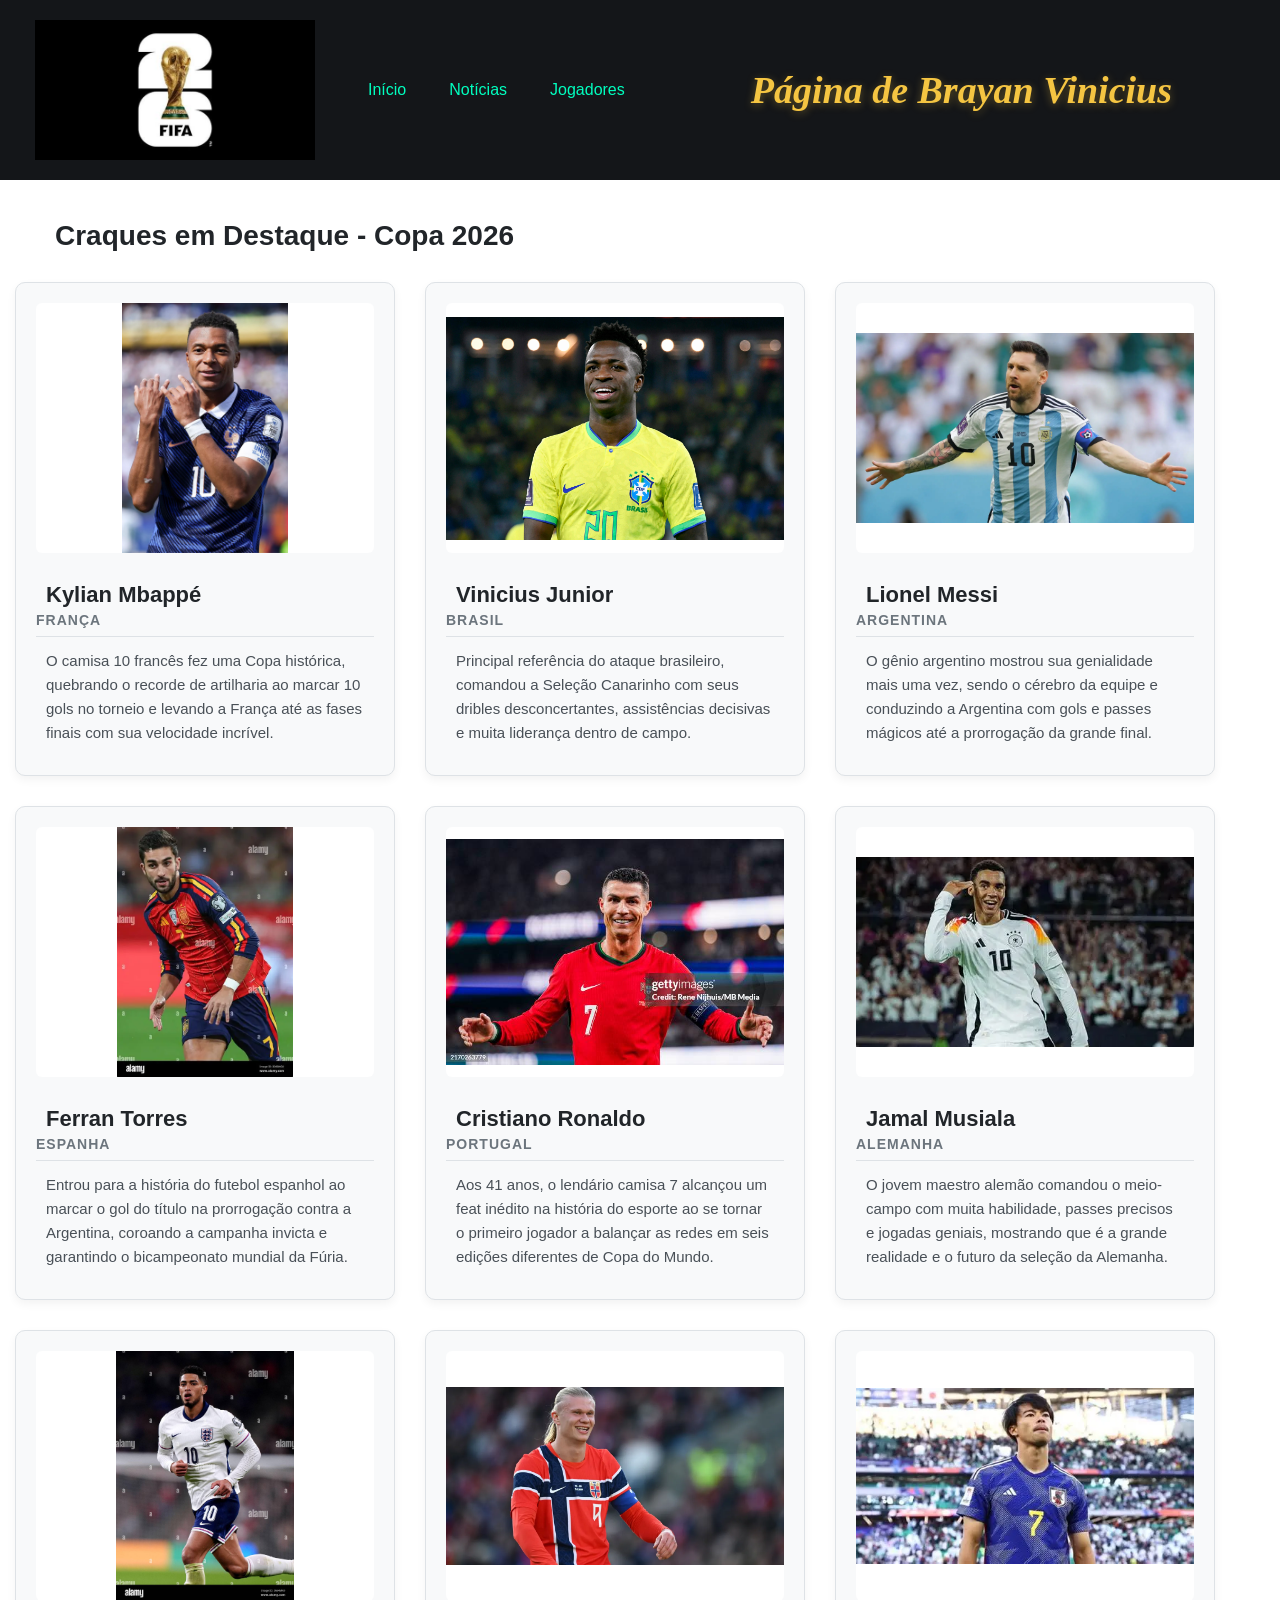
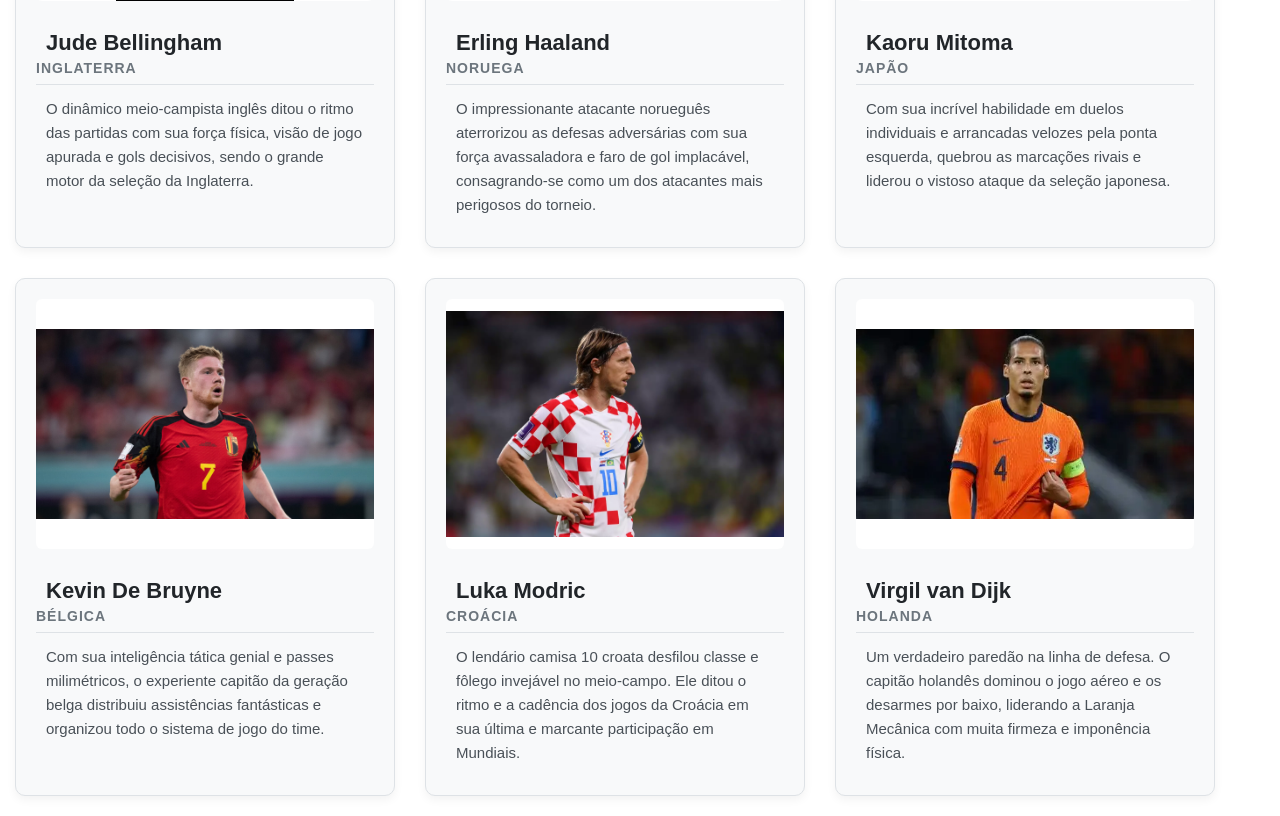
==== jogadores.html @ 58148407 "64" ====
<!DOCTYPE html>
<html lang="pt-br">
<head>
    <meta charset="UTF-8">
    <meta name="viewport" content="width=device-width, initial-scale=1.0">
    <title>Brayan Page - Jogadores</title>
    <link rel="stylesheet" href="style.css">
</head>
<body class="pagina-jogadores-bg">

    <!-- MENU DO TOPO -->
    <header class="cabecalho-itens">
        <img class="cabecalho_imagem" src="Fifa.jpeg" alt="Logo da Página">
        
        <ul class="menu-navegacao">
            <li><a href="index.html">Início</a></li>
            <li><a href="noticias.html">Notícias</a></li>
            <li><a href="jogadores.html">Jogadores</a></li>
            
        </ul>

        <h2 class="titulo_site">Página de Brayan Vinicius</h2>
    </header>

    <h1 class="jogadores-titulo-principal">Craques em Destaque - Copa 2026</h1>

    <!-- ÁREA DOS JOGADORES EM COLUNAS LADO A LADO -->
    <main class="jogadores-grade-container">
        
        <!-- JOGADOR 1: FRANÇA -->
        <article class="jogador-card">
            <img class="jogador-foto" src="Mbappe.jpg" alt="Kylian Mbappé">
            <h2 class="jogador-nome">Kylian Mbappé</h2>
            <h3 class="jogador-pais">França</h3>
            <p class="jogador-descricao">
                O camisa 10 francês fez uma Copa histórica, quebrando o recorde de artilharia ao marcar 10 gols no torneio e levando a França até as fases finais com sua velocidade incrível.
            </p>
        </article>

        <!-- JOGADOR 2: BRASIL -->
        <article class="jogador-card">
            <img class="jogador-foto" src="Vini.jpg" alt="Vinicius Junior">
            <h2 class="jogador-nome">Vinicius Junior</h2>
            <h3 class="jogador-pais">Brasil</h3>
            <p class="jogador-descricao">
                Principal referência do ataque brasileiro, comandou a Seleção Canarinho com seus dribles desconcertantes, assistências decisivas e muita liderança dentro de campo.
            </p>
        </article>

        <!-- JOGADOR 3: ARGENTINA -->
        <article class="jogador-card">
            <img class="jogador-foto" src="Messi.jpg" alt="Lionel Messi">
            <h2 class="jogador-nome">Lionel Messi</h2>
            <h3 class="jogador-pais">Argentina</h3>
            <p class="jogador-descricao">
                O gênio argentino mostrou sua genialidade mais uma vez, sendo o cérebro da equipe e conduzindo a Argentina com gols e passes mágicos até a prorrogação da grande final.
            </p>
        </article>

        <!-- JOGADOR 4: ESPANHA -->
        <article class="jogador-card">
            <img class="jogador-foto" src="Ferran.jpg" alt="Ferran Torres">
            <h2 class="jogador-nome">Ferran Torres</h2>
            <h3 class="jogador-pais">Espanha</h3>
            <p class="jogador-descricao">
                Entrou para a história do futebol espanhol ao marcar o gol do título na prorrogação contra a Argentina, coroando a campanha invicta e garantindo o bicampeonato mundial da Fúria.
            </p>
        </article>

        <!-- JOGADOR 5: PORTUGAL -->
        <article class="jogador-card">
            <img class="jogador-foto" src="Cr7.jpg" alt="Cristiano Ronaldo">
            <h2 class="jogador-nome">Cristiano Ronaldo</h2>
            <h3 class="jogador-pais">Portugal</h3>
            <p class="jogador-descricao">
                Aos 41 anos, o lendário camisa 7 alcançou um feat inédito na história do esporte ao se tornar o primeiro jogador a balançar as redes em seis edições diferentes de Copa do Mundo.
            </p>
        </article>

        <!-- JOGADOR 6: ALEMANHA -->
        <article class="jogador-card">
            <img class="jogador-foto" src="Jamal.jpg" alt="Jamal Musiala">
            <h2 class="jogador-nome">Jamal Musiala</h2>
            <h3 class="jogador-pais">Alemanha</h3>
            <p class="jogador-descricao">
                O jovem maestro alemão comandou o meio-campo com muita habilidade, passes precisos e jogadas geniais, mostrando que é a grande realidade e o futuro da seleção da Alemanha.
            </p>
        </article>

        <!-- JOGADOR 7: INGLATERRA -->
        <article class="jogador-card">
            <img class="jogador-foto" src="Jude.jpg" alt="Jude Bellingham">
            <h2 class="jogador-nome">Jude Bellingham</h2>
            <h3 class="jogador-pais">Inglaterra</h3>
            <p class="jogador-descricao">
                O dinâmico meio-campista inglês ditou o ritmo das partidas com sua força física, visão de jogo apurada e gols decisivos, sendo o grande motor da seleção da Inglaterra.
            </p>
        </article>

        <!-- JOGADOR 8: NORUEGA -->
        <article class="jogador-card">
            <img class="jogador-foto" src="Haalaand.jpg" alt="Erling Haaland">
            <h2 class="jogador-nome">Erling Haaland</h2>
            <h3 class="jogador-pais">Noruega</h3>
            <p class="jogador-descricao">
                O impressionante atacante norueguês aterrorizou as defesas adversárias com sua força avassaladora e faro de gol implacável, consagrando-se como um dos atacantes mais perigosos do torneio.
            </p>
        </article>

        <!-- JOGADOR 9: JAPÃO -->
        <article class="jogador-card">
            <img class="jogador-foto" src="Kaoru.jpg" alt="Kaoru Mitoma">
            <h2 class="jogador-nome">Kaoru Mitoma</h2>
            <h3 class="jogador-pais">Japão</h3>
            <p class="jogador-descricao">
                Com sua incrível habilidade em duelos individuais e arrancadas velozes pela ponta esquerda, quebrou as marcações rivais e liderou o vistoso ataque da seleção japonesa.
            </p>
        </article>

        <!-- JOGADOR 10: BÉLGICA -->
        <article class="jogador-card">
            <!-- COLOQUE O LINK OU NOME DA FOTO DO DE BRUYNE NO SRC ABAIXO -->
            <img class="jogador-foto" src="Kevin.jpg" alt="Kevin De Bruyne">
            <h2 class="jogador-nome">Kevin De Bruyne</h2>
            <h3 class="jogador-pais">Bélgica</h3>
            <p class="jogador-descricao">
                Com sua inteligência tática genial e passes milimétricos, o experiente capitão da geração belga distribuiu assistências fantásticas e organizou todo o sistema de jogo do time.
            </p>
        </article>

        <!-- JOGADOR 11: CROÁCIA -->
        <article class="jogador-card">
            <!-- COLOQUE O LINK OU NOME DA FOTO DO MODRIC NO SRC ABAIXO -->
            <img class="jogador-foto" src="Luka.jpg" alt="Luka Modric">
            <h2 class="jogador-nome">Luka Modric</h2>
            <h3 class="jogador-pais">Croácia</h3>
            <p class="jogador-descricao">
                O lendário camisa 10 croata desfilou classe e fôlego invejável no meio-campo. Ele ditou o ritmo e a cadência dos jogos da Croácia em sua última e marcante participação em Mundiais.
            </p>
        </article>

        <!-- JOGADOR 12: HOLANDA -->
        <article class="jogador-card">
            <!-- COLOQUE O LINK OU NOME DA FOTO DO VAN DIJK NO SRC ABAIXO -->
            <img class="jogador-foto" src="Van.jpg" alt="Virgil van Dijk">
            <h2 class="jogador-nome">Virgil van Dijk</h2>
            <h3 class="jogador-pais">Holanda</h3>
            <p class="jogador-descricao">
                Um verdadeiro paredão na linha de defesa. O capitão holandês dominou o jogo aéreo e os desarmes por baixo, liderando a Laranja Mecânica com muita firmeza e imponência física.
            </p>
        </article>

    </main>

</body>
</html>
---- style.css ----
* {
    margin: 0;
    padding: 0;
    box-sizing: border-box;
}

body {
    font-family: "Poppins", sans-serif;
    background-color: #22252a; 
    color: #ffffff;
}

header {
    background-color: #141619; 
    width: 100%;
    padding: 20px;
}

.cabecalho-itens {
    max-width: 1980px;
    margin: 0 auto;
    display: flex;
    align-items: center;
    justify-content: space-between;
    gap: 24px;
}

.cabecalho_imagem {
    height: 140px; 
    width: 25%;
    object-fit: contain;
}

.titulo_site {
    display: block;
    flex: 1;
    text-align: center;
    color: #f5c542;
    font-family: Georgia, "Times New Roman", serif;
    font-size: 38px;
    font-style: italic;
    font-weight: 700;
    letter-spacing: 0;
    text-shadow: 0px 2px 8px rgba(245, 197, 66, 0.35);
}

.sociais {
    display: flex;
    justify-content: flex-end;
    width: 25%;
    padding-right: 30px;
}

.social-icone {
    width: 32px;
    height: 32px;
}

.banner1 {
    display: flex;
    justify-content: center;
    margin-top: -140px; 
    margin-left: auto;
    margin-right: auto;
    max-width: 600px;
}

.banner1 img {
    width: 100%;
    height: 130px;
    object-fit: cover;
    border-radius: 6px;
    box-shadow: 0px 4px 12px rgba(0, 0, 0, 0.4);
}

.estudante_titulo {
    padding: 35px;
    text-align: center;
    color: #ffffff;
    font-size: 26px;
    font-weight: 600;
}

.estudante {
    background-color: transparent; 
    padding: 10px 0;
}

.trio-banner {
    display: flex;
    justify-content: center;
    margin-bottom: 24px;
}

.trio-imagem {
    width: 100%;
    max-width: 360px;
    height: auto;
    object-fit: contain;
    border-radius: 6px;
    box-shadow: 0px 4px 12px rgba(0, 0, 0, 0.4);
}

.estudante-div {
    background-color: #2b2e33; 
    border: 1px solid #34383f; 
    border-radius: 10px;
    padding: 14px;
    display: flex;
    flex-direction: column;
    align-items: center;
    justify-content: center;
    box-shadow: 0px 4px 10px rgba(0, 0, 0, 0.4);
    text-align: center;
}

.estudantes_todos {
    display: grid;
    grid-template-columns: repeat(6, 150px); 
    justify-content: center;
    gap: 16px; 
    max-width: 1040px;
    margin: 0 auto;
    padding: 10px 16px;
}

section.estudante:last-of-type {
    padding-bottom: 160px;
}

.estudante-imagem {
    width: 100%;
    max-width: 130px;
    height: 82px;
    object-fit: cover;
    border-radius: 4px;
}

.estudante-nome {
    font-size: 15px;
    margin: 10px 0 6px 0;
    color: #ffffff;
}

.estudante-icone {
    width: 24px;
    height: 24px;
}

.instagram-link {
    display: inline-flex;
    align-items: center;
    justify-content: center;
}

.secao-titulo {
    margin: 34px 0 18px;
    text-align: center;
    color: #f5c542;
    font-family: Georgia, "Times New Roman", serif;
    font-size: 28px;
    font-style: italic;
    letter-spacing: 0;
}



.galeria {
    max-width: 1040px;
    margin: 0 auto;
    padding: 0 20px 180px;
}

.galeria-imagens {
    display: grid;
    grid-template-columns: repeat(4, 1fr);
    gap: 16px;
}

.galeria-imagens img {
    width: 100%;
    height: 150px;
    object-fit: cover;
    border-radius: 8px;
    transition: transform 0.3s ease, box-shadow 0.3s ease;
}

.galeria-imagens img:hover {
    transform: scale(1.06);
    box-shadow: 0px 8px 18px rgba(0, 0, 0, 0.55);
}

.escola {
    background-color: #3a81f6;
    color: white;
    padding: 15px 0;
    text-align: center;
    position: fixed;
    bottom: 0;
    width: 100%;
    z-index: 10;
}

.logo_rodape {
    height: 30px;
    width: auto;
}

.link {
    color: white;
    text-decoration: none;
}

a {
    text-decoration: none;
}

@media (max-width: 900px) {
    .estudantes_todos {
        grid-template-columns: repeat(3, 1fr);
        gap: 22px;
        max-width: 720px;
    }

    .galeria-imagens {
        grid-template-columns: repeat(2, 1fr);
    }
}

@media (max-width: 520px) {
    .estudantes_todos {
        grid-template-columns: repeat(2, 1fr);
        gap: 18px;
        padding: 12px 18px;
    }

    .trio-imagem {
        max-width: 280px;
        height: auto;
    }

    .galeria-imagens {
        grid-template-columns: 1fr;
    }

    .mapa-iframe {
        height: 220px;
    }
}

body {
  margin: 0;
  padding: 0;
}

h2, p {
  margin: 10px;
}

ul {
  list-style-type: none;
  margin: 0;
  padding: 0;
  overflow: hidden;
  background-color: #333333;
}

ul li {
  float: left;
}

ul li a {
  display: block;
  color: rgb(0, 255, 191);
  text-align: center;
  padding: 14px 16px;
  text-decoration: none;
}

ul li a:hover {
  background-color: #ff0000;
}


/* --- CORREÇÃO DO MENU E ESTILO DA NOTÍCIA COMPLETO --- */
.menu-navegacao {
    display: flex;
    list-style-type: none;
    gap: 15px;
    background-color: transparent;
    margin: 0;
    padding: 0;
}

.menu-navegacao li a {
    display: block;
    color: rgb(0, 255, 191);
    text-align: center;
    padding: 10px 14px;
    text-decoration: none;
    font-weight: 500;
    border-radius: 4px;
    transition: background-color 0.2s;
}

.menu-navegacao li a:hover {
    background-color: #ff0000;
    color: #ffffff;
}

/* --- ESTILO DAS NOTÍCIAS EM 3 COLUNAS GORDINHAS --- */

/* Força o fundo da página de notícias a ficar branco */
.pagina-noticias-bg {
    background-color: #ffffff !important;
    color: #000000 !important;
}

/* Container que organiza as caixas em colunas alinhadas à esquerda e mais largas */
.noticias-grade-container {
    width: 100%;
    padding: 30px 15px; 
    display: grid;
    grid-template-columns: repeat(auto-fit, minmax(450px, 500px)); /* Caixas gordinhas de até 500px */
    gap: 40px; /* Espaço maior entre as notícias */
    justify-content: flex-start; /* Alinha os blocos começando da esquerda */
}

/* Configuração de cada quadrado de notícia */
.noticia-container {
    width: 100%;
    max-width: 500px;
    background-color: #f8f9fa; 
    border: 1px solid #dee2e6; 
    border-radius: 10px;
    padding: 25px;
    box-shadow: 0px 4px 10px rgba(0, 0, 0, 0.05);
}

/* Ajuste perfeito das imagens embaixo do subtítulo */
.noticia-imagem-corpo {
    width: 100%;
    height: auto;
    max-height: 280px; /* Evita que a foto fique gigante na tela */
    object-fit: contain; /* Mostra a foto inteira sem cortar o rosto */
    border-radius: 6px;
    margin-top: 10px; /* Dá espaço depois do subtítulo */
    margin-bottom: 20px; /* Dá espaço antes do texto começar */
}

/* Títulos das notícias */
.noticia-titulo {
    font-size: 22px;
    color: #212529; 
    font-family: Arial, sans-serif;
    margin-bottom: 12px;
    line-height: 1.3;
    text-align: left;
    font-style: normal;
    text-shadow: none;
}

/* Subtítulos das notícias (linha fina) */
.noticia-subtitulo {
    font-size: 14px;
    color: #6c757d; 
    margin-bottom: 18px;
    border-bottom: 1px solid #dee2e6; 
    padding-bottom: 12px;
    font-style: normal;
}

/* Textos do corpo alinhados no cantinho esquerdo */
.noticia-conteudo p {
    font-size: 15px;
    line-height: 1.6;
    margin-bottom: 16px;
    color: #495057; 
    text-align: left; 
}

/* Ajuste para telas menores ou celular */
@media (max-width: 520px) {
    .noticias-grade-container {
        grid-template-columns: 1fr;
    }
}


/* --- ESTILO DA PÁGINA DE JOGADORES (FUNDO BRANCO) --- */

/* Deixa o fundo de trás branco */
.pagina-jogadores-bg {
    background-color: #ffffff !important;
    color: #000000 !important;
}

/* Título principal da página */
.jogadores-titulo-principal {
    text-align: left;
    max-width: 1200px;
    margin: 40px auto 10px auto;
    padding: 0 15px;
    font-size: 28px;
    color: #212529;
    font-family: Arial, sans-serif;
}

/* Container das 3 colunas dos jogadores */
.jogadores-grade-container {
    width: 100%;
    padding: 20px 15px; 
    display: grid;
    grid-template-columns: repeat(auto-fit, minmax(350px, 380px)); /* Caixas alinhadas lado a lado */
    gap: 30px; 
    justify-content: flex-start; /* Joga tudo para o canto esquerdo da tela */
}

/* O cartão quadrado de cada jogador */
.jogador-card {
    background-color: #f8f9fa;
    border: 1px solid #dee2e6;
    border-radius: 10px;
    padding: 20px;
    box-shadow: 0px 4px 10px rgba(0, 0, 0, 0.05);
    text-align: left; /* Garante toda a escrita na esquerda */
}

/* Foto do jogador ajustada para não cortar a cabeça */
.jogador-foto {
    width: 100%;
    height: 250px;
    object-fit: contain; /* Mudamos para contain para a foto caber inteira sem cortes */
    background-color: #ffffff; /* Garante que o fundo da foto combine com o cartão */
    border-radius: 6px;
    margin-bottom: 15px;
}


/* Nome do craque */
.jogador-nome {
    font-size: 22px;
    color: #212529;
    font-family: Arial, sans-serif;
    margin-bottom: 4px;
}

/* Nome do país */
.jogador-pais {
    font-size: 14px;
    color: #6c757d;
    text-transform: uppercase;
    letter-spacing: 1px;
    margin-bottom: 12px;
    border-bottom: 1px solid #dee2e6;
    padding-bottom: 8px;
}

/* Texto descritivo */
.jogador-descricao {
    font-size: 15px;
    line-height: 1.6;
    color: #495057;
}
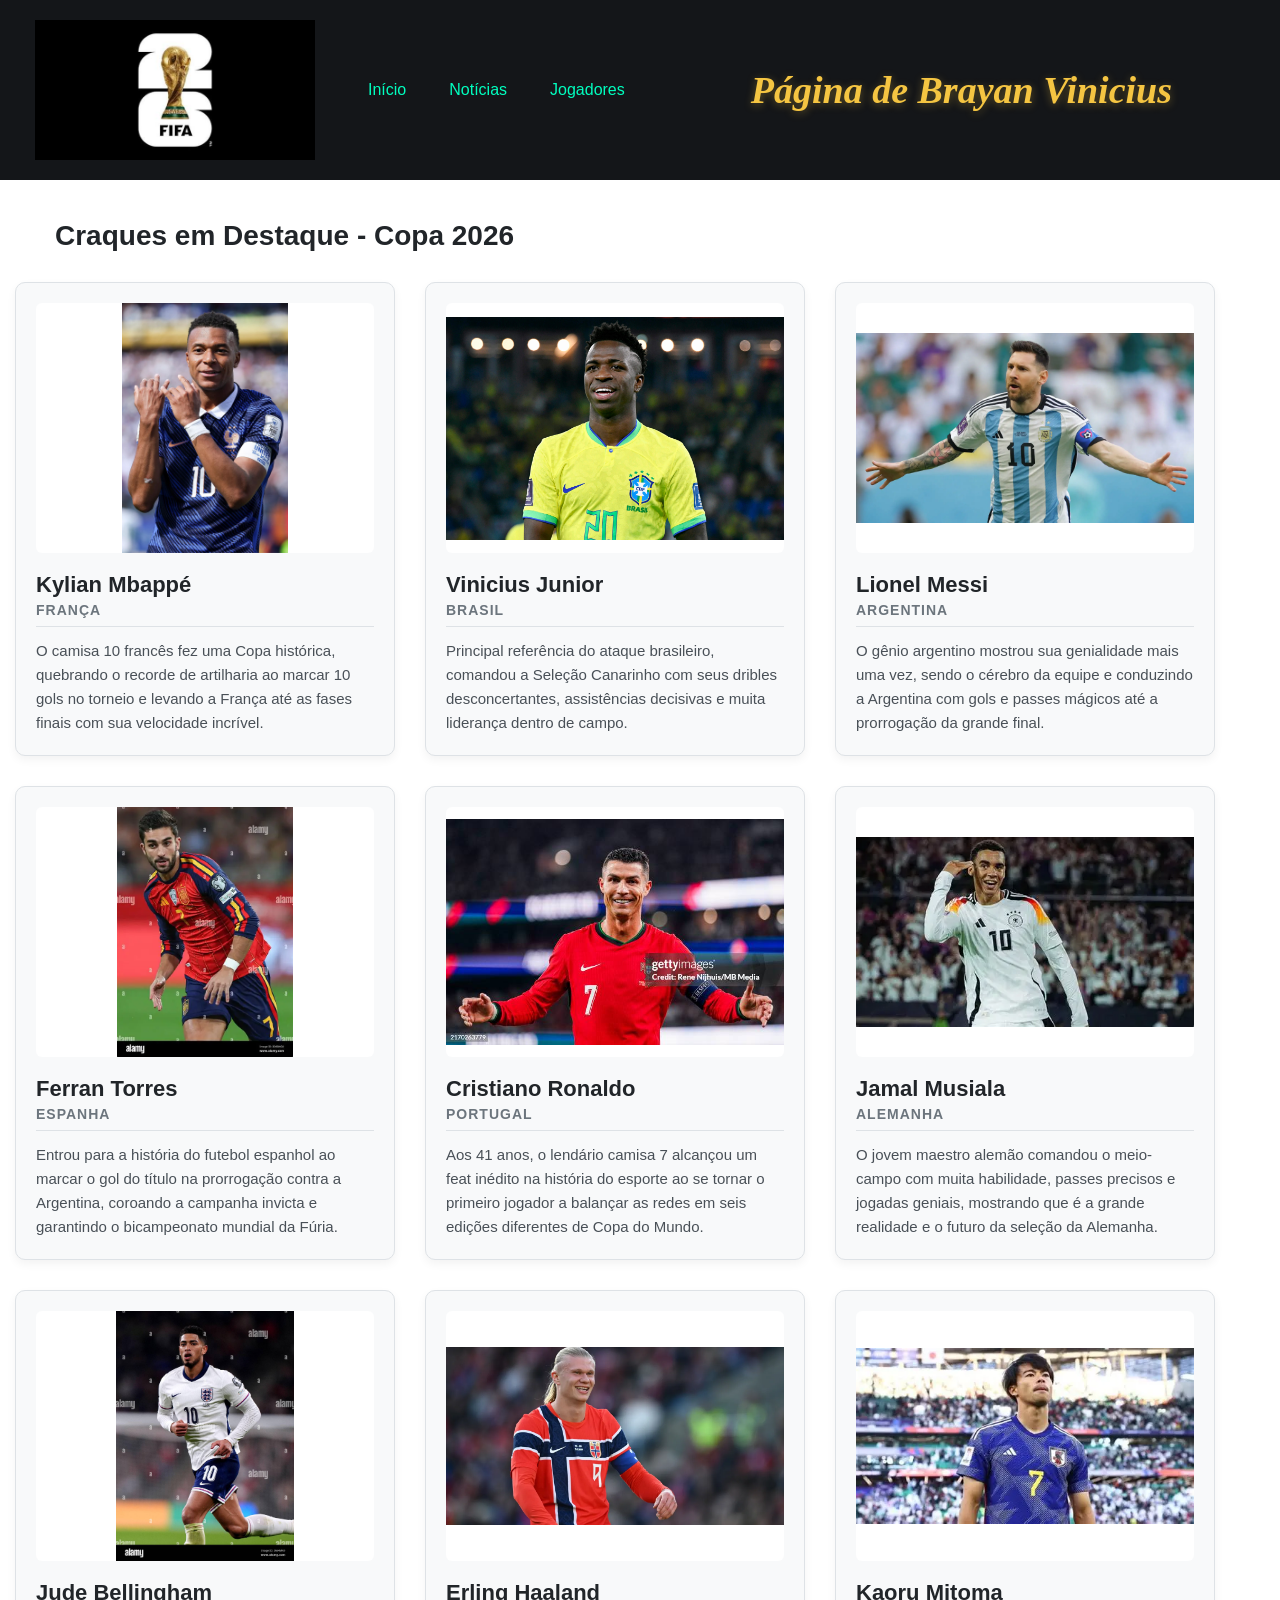
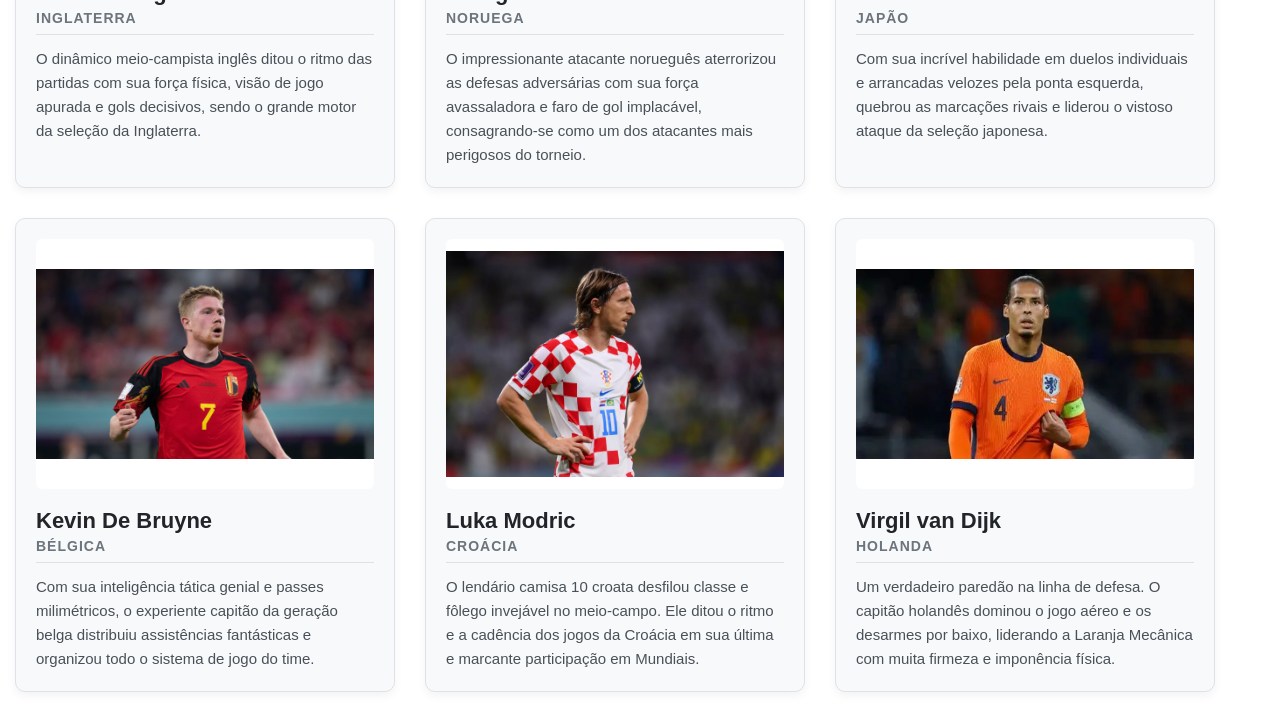
==== commit c1379c84: "81" ====
--- a/jogadores.html
+++ b/jogadores.html
@@ -27,7 +27,7 @@
     <!-- ÁREA DOS JOGADORES EM COLUNAS LADO A LADO -->
     <main class="jogadores-grade-container">
         
-        <!-- JOGADOR 1: FRANÇA -->
+        <!-- Seleção da França -->
         <article class="jogador-card">
             <img class="jogador-foto" src="Mbappe.jpg" alt="Kylian Mbappé">
             <h2 class="jogador-nome">Kylian Mbappé</h2>
@@ -37,7 +37,7 @@
             </p>
         </article>
 
-        <!-- JOGADOR 2: BRASIL -->
+        <!-- Seleção do BRASIL -->
         <article class="jogador-card">
             <img class="jogador-foto" src="Vini.jpg" alt="Vinicius Junior">
             <h2 class="jogador-nome">Vinicius Junior</h2>
@@ -47,7 +47,7 @@
             </p>
         </article>
 
-        <!-- JOGADOR 3: ARGENTINA -->
+        <!-- Seleção da ARGENTINA -->
         <article class="jogador-card">
             <img class="jogador-foto" src="Messi.jpg" alt="Lionel Messi">
             <h2 class="jogador-nome">Lionel Messi</h2>
@@ -57,7 +57,7 @@
             </p>
         </article>
 
-        <!-- JOGADOR 4: ESPANHA -->
+        <!-- Seleção da ESPANHA -->
         <article class="jogador-card">
             <img class="jogador-foto" src="Ferran.jpg" alt="Ferran Torres">
             <h2 class="jogador-nome">Ferran Torres</h2>
@@ -67,7 +67,7 @@
             </p>
         </article>
 
-        <!-- JOGADOR 5: PORTUGAL -->
+        <!-- Seleção de PORTUGAL -->
         <article class="jogador-card">
             <img class="jogador-foto" src="Cr7.jpg" alt="Cristiano Ronaldo">
             <h2 class="jogador-nome">Cristiano Ronaldo</h2>
@@ -77,7 +77,7 @@
             </p>
         </article>
 
-        <!-- JOGADOR 6: ALEMANHA -->
+        <!-- Seleção da ALEMANHA -->
         <article class="jogador-card">
             <img class="jogador-foto" src="Jamal.jpg" alt="Jamal Musiala">
             <h2 class="jogador-nome">Jamal Musiala</h2>
@@ -87,7 +87,7 @@
             </p>
         </article>
 
-        <!-- JOGADOR 7: INGLATERRA -->
+        <!-- Seleção da INGLATERRA -->
         <article class="jogador-card">
             <img class="jogador-foto" src="Jude.jpg" alt="Jude Bellingham">
             <h2 class="jogador-nome">Jude Bellingham</h2>
@@ -97,7 +97,7 @@
             </p>
         </article>
 
-        <!-- JOGADOR 8: NORUEGA -->
+        <!-- Seleção da NORUEGA -->
         <article class="jogador-card">
             <img class="jogador-foto" src="Haalaand.jpg" alt="Erling Haaland">
             <h2 class="jogador-nome">Erling Haaland</h2>
@@ -107,7 +107,7 @@
             </p>
         </article>
 
-        <!-- JOGADOR 9: JAPÃO -->
+        <!-- Seleção do JAPÃO -->
         <article class="jogador-card">
             <img class="jogador-foto" src="Kaoru.jpg" alt="Kaoru Mitoma">
             <h2 class="jogador-nome">Kaoru Mitoma</h2>
@@ -117,9 +117,8 @@
             </p>
         </article>
 
-        <!-- JOGADOR 10: BÉLGICA -->
+        <!-- Seleção da BÉLGICA -->
         <article class="jogador-card">
-            <!-- COLOQUE O LINK OU NOME DA FOTO DO DE BRUYNE NO SRC ABAIXO -->
             <img class="jogador-foto" src="Kevin.jpg" alt="Kevin De Bruyne">
             <h2 class="jogador-nome">Kevin De Bruyne</h2>
             <h3 class="jogador-pais">Bélgica</h3>
@@ -128,9 +127,8 @@
             </p>
         </article>
 
-        <!-- JOGADOR 11: CROÁCIA -->
+        <!-- Seleção da CROÁCIA -->
         <article class="jogador-card">
-            <!-- COLOQUE O LINK OU NOME DA FOTO DO MODRIC NO SRC ABAIXO -->
             <img class="jogador-foto" src="Luka.jpg" alt="Luka Modric">
             <h2 class="jogador-nome">Luka Modric</h2>
             <h3 class="jogador-pais">Croácia</h3>
@@ -139,9 +137,8 @@
             </p>
         </article>
 
-        <!-- JOGADOR 12: HOLANDA -->
+        <!-- Seleção da HOLANDA -->
         <article class="jogador-card">
-            <!-- COLOQUE O LINK OU NOME DA FOTO DO VAN DIJK NO SRC ABAIXO -->
             <img class="jogador-foto" src="Van.jpg" alt="Virgil van Dijk">
             <h2 class="jogador-nome">Virgil van Dijk</h2>
             <h3 class="jogador-pais">Holanda</h3>
--- a/style.css
+++ b/style.css
@@ -163,8 +163,6 @@
     letter-spacing: 0;
 }
 
-
-
 .galeria {
     max-width: 1040px;
     margin: 0 auto;
@@ -215,74 +213,32 @@
     text-decoration: none;
 }
 
-@media (max-width: 900px) {
-    .estudantes_todos {
-        grid-template-columns: repeat(3, 1fr);
-        gap: 22px;
-        max-width: 720px;
-    }
-
-    .galeria-imagens {
-        grid-template-columns: repeat(2, 1fr);
-    }
-}
-
-@media (max-width: 520px) {
-    .estudantes_todos {
-        grid-template-columns: repeat(2, 1fr);
-        gap: 18px;
-        padding: 12px 18px;
-    }
-
-    .trio-imagem {
-        max-width: 280px;
-        height: auto;
-    }
-
-    .galeria-imagens {
-        grid-template-columns: 1fr;
-    }
-
-    .mapa-iframe {
-        height: 220px;
-    }
-}
-
-body {
-  margin: 0;
-  padding: 0;
-}
-
-h2, p {
-  margin: 10px;
-}
-
-ul {
-  list-style-type: none;
-  margin: 0;
-  padding: 0;
-  overflow: hidden;
-  background-color: #333333;
-}
-
-ul li {
-  float: left;
-}
-
-ul li a {
-  display: block;
-  color: rgb(0, 255, 191);
-  text-align: center;
-  padding: 14px 16px;
-  text-decoration: none;
-}
-
-ul li a:hover {
-  background-color: #ff0000;
-}
-
-
-/* --- CORREÇÃO DO MENU E ESTILO DA NOTÍCIA COMPLETO --- */
+/* --- ESTILO DO CONTAINER DE VÍDEO --- */
+.container-video {
+    max-width: 800px;
+    margin: 40px auto;
+    padding: 0 16px;
+    text-align: center;
+}
+
+.titulo-video {
+    font-size: 24px;
+    color: #f5c542;
+    font-family: Georgia, "Times New Roman", serif;
+    font-style: italic;
+    margin-bottom: 20px;
+}
+
+.container-video iframe {
+    width: 100%;
+    max-width: 100%;
+    aspect-ratio: 16 / 9;
+    height: auto;
+    border-radius: 8px;
+    box-shadow: 0px 4px 14px rgba(0, 0, 0, 0.5);
+}
+
+/* --- ESTILO DO MENU --- */
 .menu-navegacao {
     display: flex;
     list-style-type: none;
@@ -308,25 +264,21 @@
     color: #ffffff;
 }
 
-/* --- ESTILO DAS NOTÍCIAS EM 3 COLUNAS GORDINHAS --- */
-
-/* Força o fundo da página de notícias a ficar branco */
+/* --- ESTILO DAS NOTÍCIAS --- */
 .pagina-noticias-bg {
     background-color: #ffffff !important;
     color: #000000 !important;
 }
 
-/* Container que organiza as caixas em colunas alinhadas à esquerda e mais largas */
 .noticias-grade-container {
     width: 100%;
     padding: 30px 15px; 
     display: grid;
-    grid-template-columns: repeat(auto-fit, minmax(450px, 500px)); /* Caixas gordinhas de até 500px */
-    gap: 40px; /* Espaço maior entre as notícias */
-    justify-content: flex-start; /* Alinha os blocos começando da esquerda */
-}
-
-/* Configuração de cada quadrado de notícia */
+    grid-template-columns: repeat(auto-fit, minmax(450px, 500px)); 
+    gap: 40px; 
+    justify-content: flex-start; 
+}
+
 .noticia-container {
     width: 100%;
     max-width: 500px;
@@ -337,18 +289,16 @@
     box-shadow: 0px 4px 10px rgba(0, 0, 0, 0.05);
 }
 
-/* Ajuste perfeito das imagens embaixo do subtítulo */
 .noticia-imagem-corpo {
     width: 100%;
     height: auto;
-    max-height: 280px; /* Evita que a foto fique gigante na tela */
-    object-fit: contain; /* Mostra a foto inteira sem cortar o rosto */
+    max-height: 280px; 
+    object-fit: contain; 
     border-radius: 6px;
-    margin-top: 10px; /* Dá espaço depois do subtítulo */
-    margin-bottom: 20px; /* Dá espaço antes do texto começar */
-}
-
-/* Títulos das notícias */
+    margin-top: 10px; 
+    margin-bottom: 20px; 
+}
+
 .noticia-titulo {
     font-size: 22px;
     color: #212529; 
@@ -360,7 +310,6 @@
     text-shadow: none;
 }
 
-/* Subtítulos das notícias (linha fina) */
 .noticia-subtitulo {
     font-size: 14px;
     color: #6c757d; 
@@ -370,7 +319,6 @@
     font-style: normal;
 }
 
-/* Textos do corpo alinhados no cantinho esquerdo */
 .noticia-conteudo p {
     font-size: 15px;
     line-height: 1.6;
@@ -379,23 +327,12 @@
     text-align: left; 
 }
 
-/* Ajuste para telas menores ou celular */
-@media (max-width: 520px) {
-    .noticias-grade-container {
-        grid-template-columns: 1fr;
-    }
-}
-
-
-/* --- ESTILO DA PÁGINA DE JOGADORES (FUNDO BRANCO) --- */
-
-/* Deixa o fundo de trás branco */
+/* --- ESTILO DA PÁGINA DE JOGADORES --- */
 .pagina-jogadores-bg {
     background-color: #ffffff !important;
     color: #000000 !important;
 }
 
-/* Título principal da página */
 .jogadores-titulo-principal {
     text-align: left;
     max-width: 1200px;
@@ -406,38 +343,33 @@
     font-family: Arial, sans-serif;
 }
 
-/* Container das 3 colunas dos jogadores */
 .jogadores-grade-container {
     width: 100%;
     padding: 20px 15px; 
     display: grid;
-    grid-template-columns: repeat(auto-fit, minmax(350px, 380px)); /* Caixas alinhadas lado a lado */
+    grid-template-columns: repeat(auto-fit, minmax(350px, 380px)); 
     gap: 30px; 
-    justify-content: flex-start; /* Joga tudo para o canto esquerdo da tela */
-}
-
-/* O cartão quadrado de cada jogador */
+    justify-content: flex-start; 
+}
+
 .jogador-card {
     background-color: #f8f9fa;
     border: 1px solid #dee2e6;
     border-radius: 10px;
     padding: 20px;
     box-shadow: 0px 4px 10px rgba(0, 0, 0, 0.05);
-    text-align: left; /* Garante toda a escrita na esquerda */
-}
-
-/* Foto do jogador ajustada para não cortar a cabeça */
+    text-align: left; 
+}
+
 .jogador-foto {
     width: 100%;
     height: 250px;
-    object-fit: contain; /* Mudamos para contain para a foto caber inteira sem cortes */
-    background-color: #ffffff; /* Garante que o fundo da foto combine com o cartão */
+    object-fit: contain; 
+    background-color: #ffffff; 
     border-radius: 6px;
     margin-bottom: 15px;
 }
 
-
-/* Nome do craque */
 .jogador-nome {
     font-size: 22px;
     color: #212529;
@@ -445,7 +377,6 @@
     margin-bottom: 4px;
 }
 
-/* Nome do país */
 .jogador-pais {
     font-size: 14px;
     color: #6c757d;
@@ -456,10 +387,42 @@
     padding-bottom: 8px;
 }
 
-/* Texto descritivo */
 .jogador-descricao {
     font-size: 15px;
     line-height: 1.6;
     color: #495057;
 }
 
+/* --- ADAPTATIVIDADE / MEDIAS --- */
+@media (max-width: 900px) {
+    .estudantes_todos {
+        grid-template-columns: repeat(3, 1fr);
+        gap: 22px;
+        max-width: 720px;
+    }
+
+    .galeria-imagens {
+        grid-template-columns: repeat(2, 1fr);
+    }
+}
+
+@media (max-width: 520px) {
+    .estudantes_todos {
+        grid-template-columns: repeat(2, 1fr);
+        gap: 18px;
+        padding: 12px 18px;
+    }
+
+    .trio-imagem {
+        max-width: 280px;
+        height: auto;
+    }
+
+    .galeria-imagens {
+        grid-template-columns: 1fr;
+    }
+
+    .noticias-grade-container {
+        grid-template-columns: 1fr;
+    }
+}
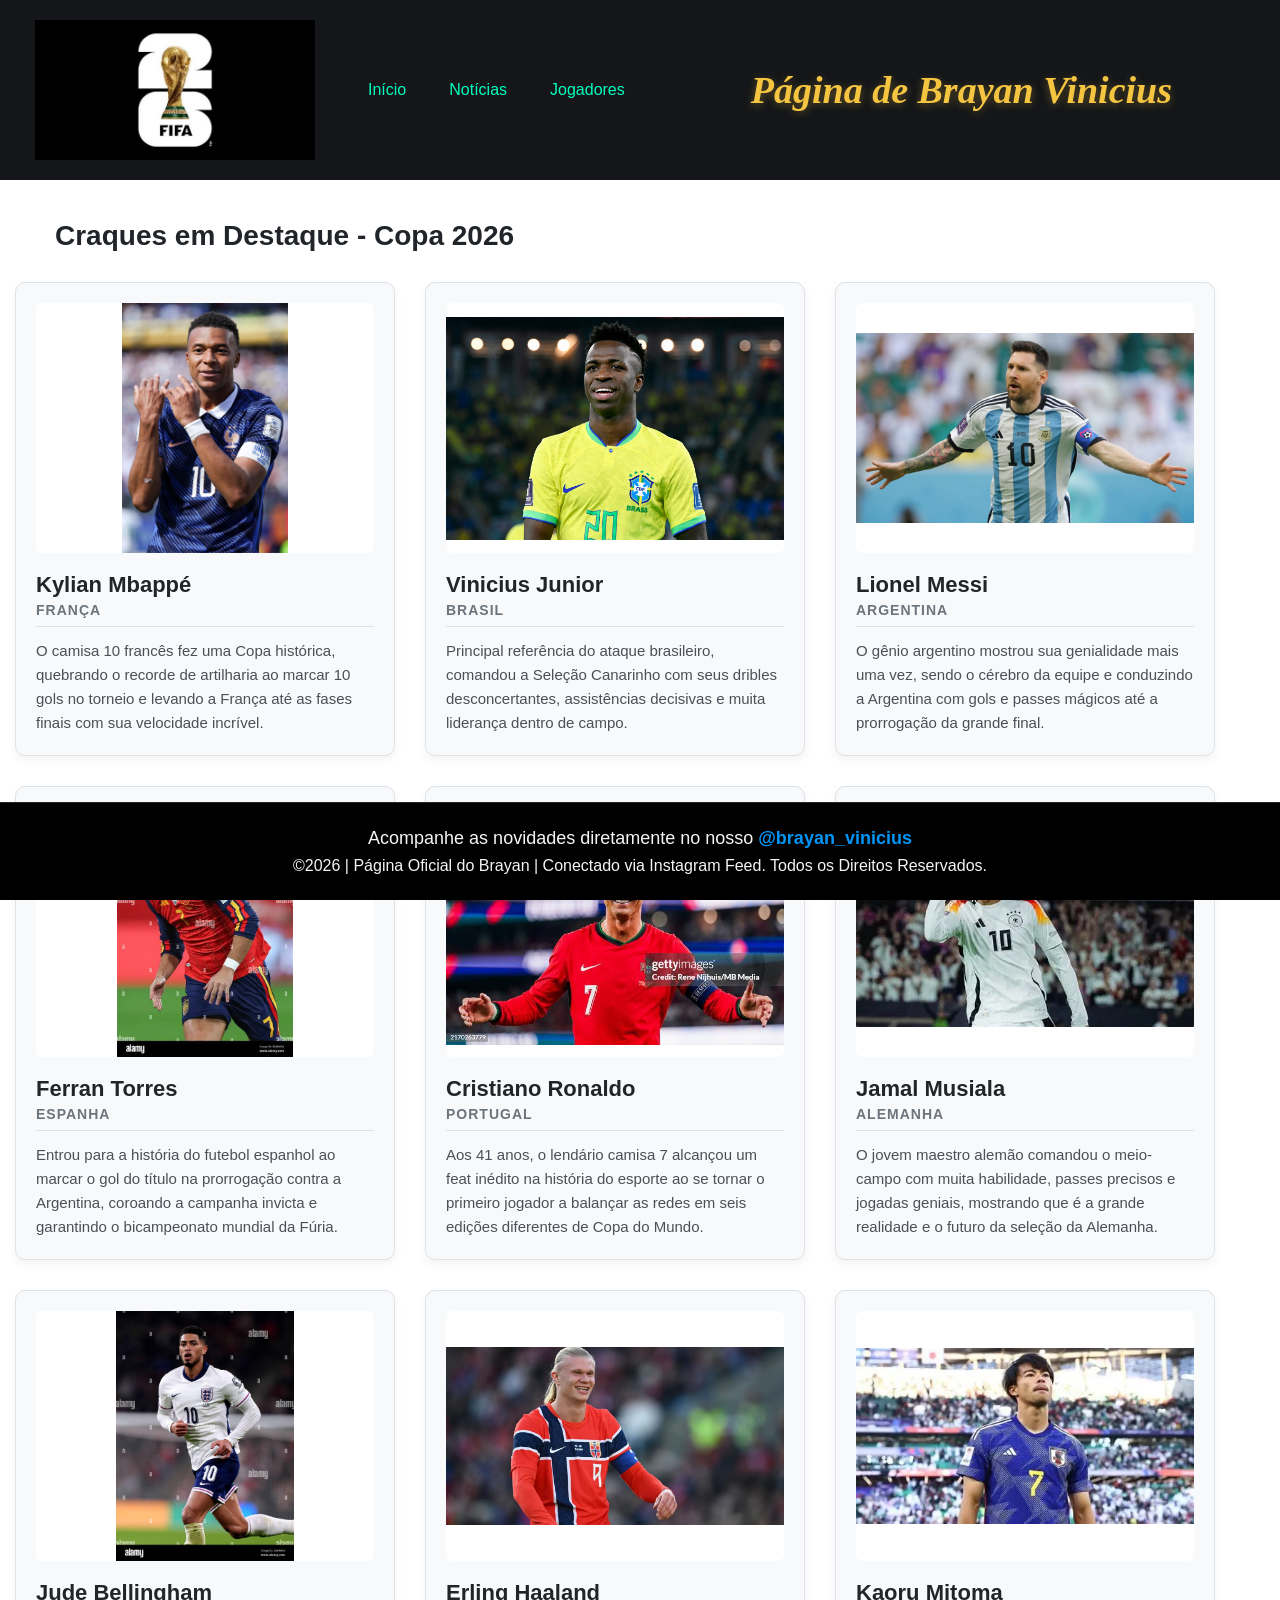
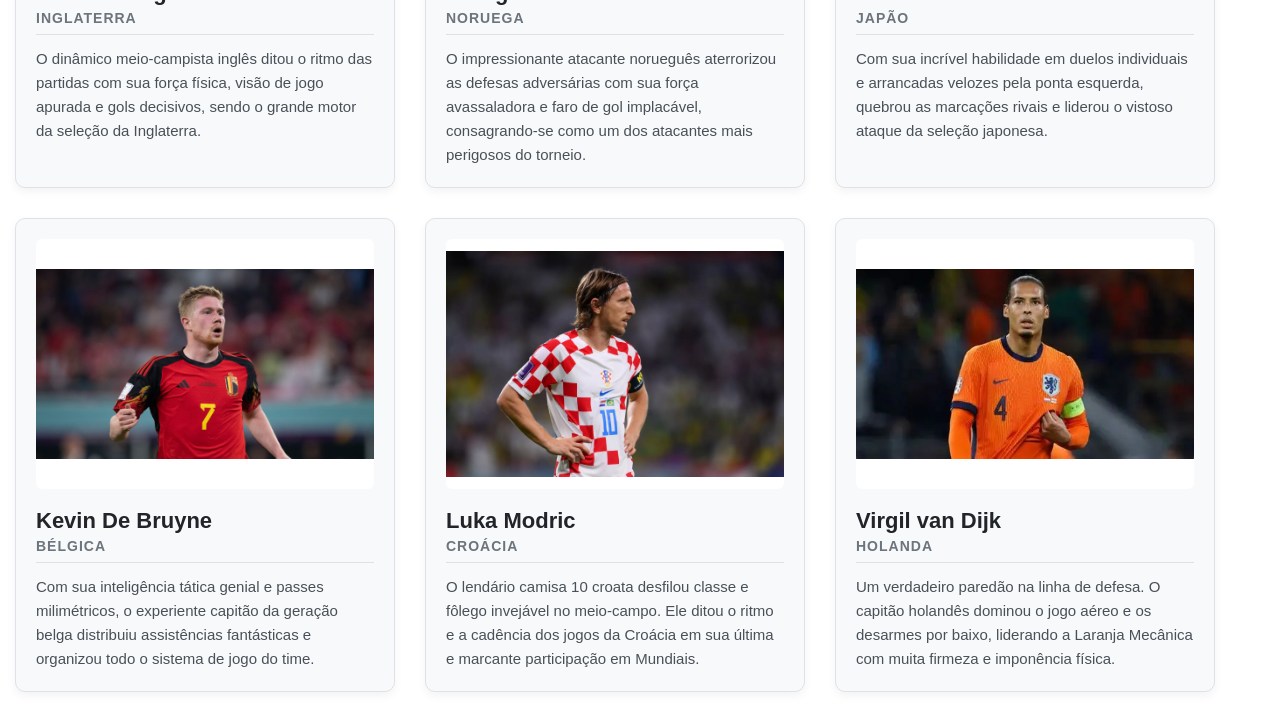
==== commit fc40ba85: "87" ====
--- a/jogadores.html
+++ b/jogadores.html
@@ -24,7 +24,7 @@
 
     <h1 class="jogadores-titulo-principal">Craques em Destaque - Copa 2026</h1>
 
-    <!-- ÁREA DOS JOGADORES EM COLUNAS LADO A LADO -->
+    <!-- ÁREA DOS JOGADORES -->
     <main class="jogadores-grade-container">
         
         <!-- Seleção da França -->
@@ -151,3 +151,8 @@
 
 </body>
 </html>
+
+<footer class="escola">
+    <h2 class="escola-título">Acompanhe as novidades diretamente no nosso <a class="link" href="https://instagram.com" target="_blank">@brayan_vinicius</a></h2>
+    <p>©2026 | Página Oficial do Brayan | Conectado via Instagram Feed. Todos os Direitos Reservados.</p>
+</footer>
--- a/style.css
+++ b/style.css
@@ -189,31 +189,43 @@
 }
 
 .escola {
-    background-color: #3a81f6;
-    color: white;
-    padding: 15px 0;
+    background-color: #000000;
+    color: #f5f5f5;
+    padding: 25px 0;
     text-align: center;
     position: fixed;
     bottom: 0;
     width: 100%;
     z-index: 10;
-}
-
-.logo_rodape {
-    height: 30px;
-    width: auto;
+    border-top: 1px solid #262626;
+    font-family: -apple-system, BlinkMacSystemFont, "Segoe UI", Roboto, Helvetica, Arial, sans-serif;
+}
+
+.escola-título {
+    font-size: 18px;
+    font-weight: 500;
+    margin-bottom: 8px;
 }
 
 .link {
-    color: white;
+    color: #0095f6;
     text-decoration: none;
-}
+    font-weight: 600;
+    transition: color 0.2s ease;
+}
+
+.link:hover {
+    background: transform;
+    color: #d62976; 
+}
+
 
 a {
     text-decoration: none;
 }
 
-/* --- ESTILO DO CONTAINER DE VÍDEO --- */
+
+
 .container-video {
     max-width: 800px;
     margin: 40px auto;
@@ -238,7 +250,8 @@
     box-shadow: 0px 4px 14px rgba(0, 0, 0, 0.5);
 }
 
-/* --- ESTILO DO MENU --- */
+
+
 .menu-navegacao {
     display: flex;
     list-style-type: none;
@@ -264,7 +277,8 @@
     color: #ffffff;
 }
 
-/* --- ESTILO DAS NOTÍCIAS --- */
+
+
 .pagina-noticias-bg {
     background-color: #ffffff !important;
     color: #000000 !important;
@@ -327,7 +341,8 @@
     text-align: left; 
 }
 
-/* --- ESTILO DA PÁGINA DE JOGADORES --- */
+
+
 .pagina-jogadores-bg {
     background-color: #ffffff !important;
     color: #000000 !important;
@@ -393,7 +408,8 @@
     color: #495057;
 }
 
-/* --- ADAPTATIVIDADE / MEDIAS --- */
+
+
 @media (max-width: 900px) {
     .estudantes_todos {
         grid-template-columns: repeat(3, 1fr);
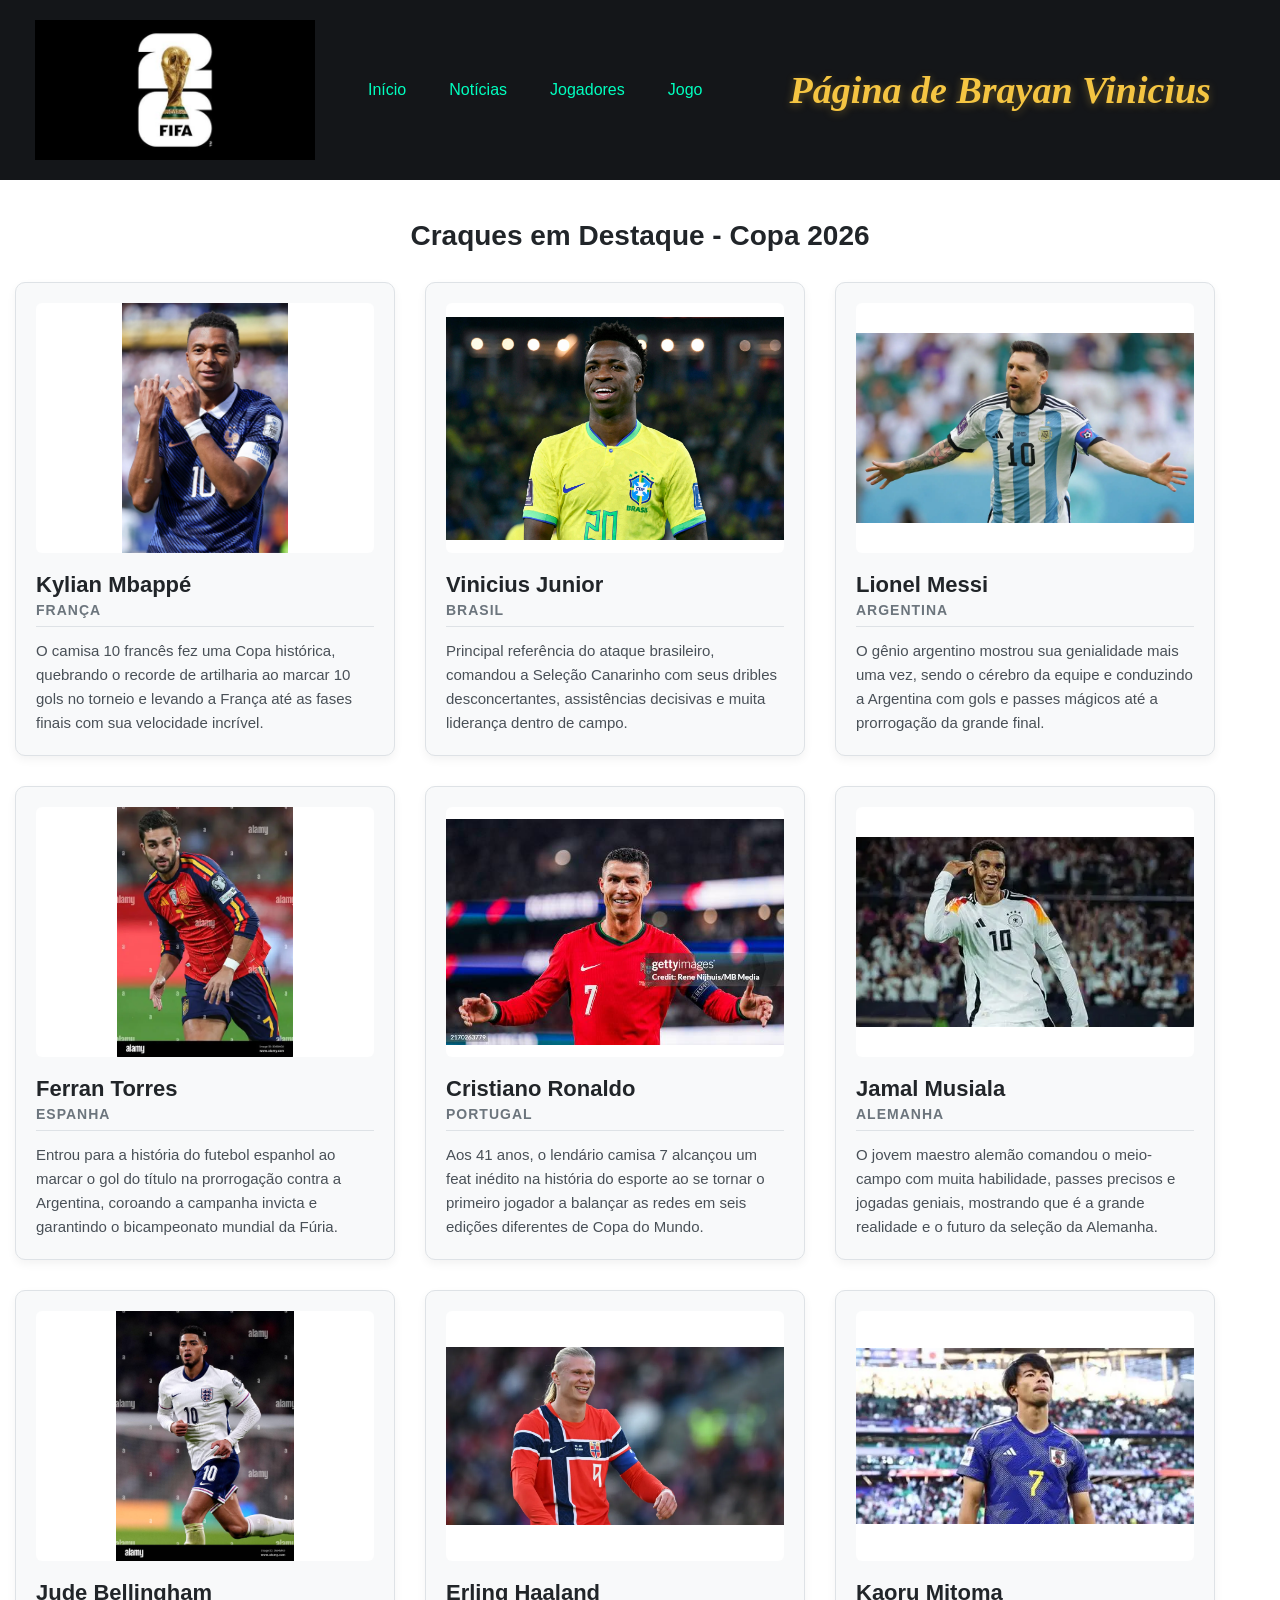
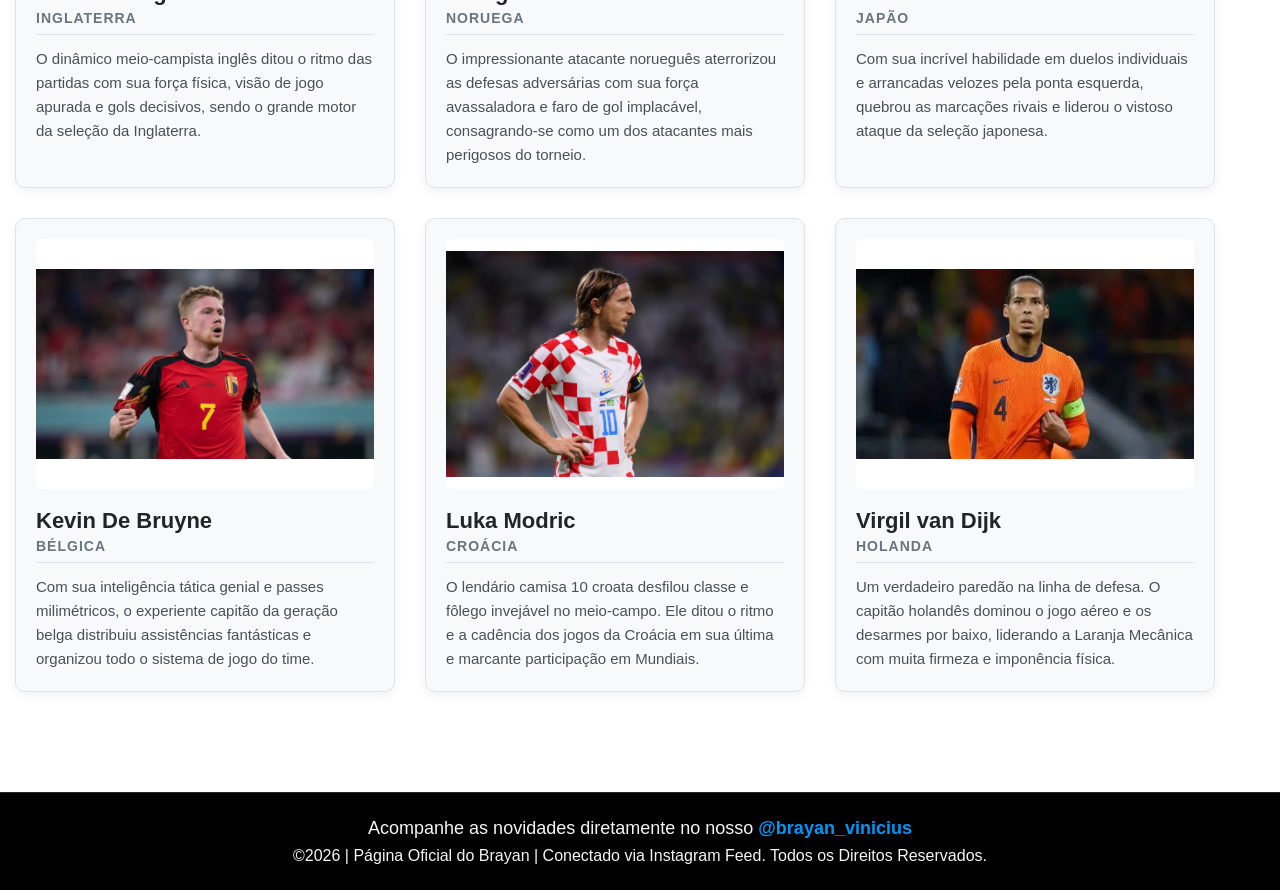
==== commit 0412a0b6: "10" ====
--- a/jogadores.html
+++ b/jogadores.html
@@ -16,7 +16,7 @@
             <li><a href="index.html">Início</a></li>
             <li><a href="noticias.html">Notícias</a></li>
             <li><a href="jogadores.html">Jogadores</a></li>
-            
+            <li><a href="jogo.html">Jogo</a></li>
         </ul>
 
         <h2 class="titulo_site">Página de Brayan Vinicius</h2>
@@ -149,10 +149,10 @@
 
     </main>
 
-</body>
-</html>
-
 <footer class="escola">
     <h2 class="escola-título">Acompanhe as novidades diretamente no nosso <a class="link" href="https://instagram.com" target="_blank">@brayan_vinicius</a></h2>
     <p>©2026 | Página Oficial do Brayan | Conectado via Instagram Feed. Todos os Direitos Reservados.</p>
 </footer>
+
+</body>
+</html>
--- a/style.css
+++ b/style.css
@@ -8,6 +8,9 @@
     font-family: "Poppins", sans-serif;
     background-color: #22252a; 
     color: #ffffff;
+    display: flex;
+    flex-direction: column;
+    min-height: 100vh;
 }
 
 header {
@@ -193,8 +196,8 @@
     color: #f5f5f5;
     padding: 25px 0;
     text-align: center;
-    position: fixed;
-    bottom: 0;
+    position: relative; 
+    margin-top: auto;   
     width: 100%;
     z-index: 10;
     border-top: 1px solid #262626;
@@ -442,3 +445,12 @@
         grid-template-columns: 1fr;
     }
 }
+
+.noticias-grade-container {
+    margin-bottom: 140px; 
+}
+
+
+.jogadores-grade-container {
+    margin-bottom: 80px; 
+}
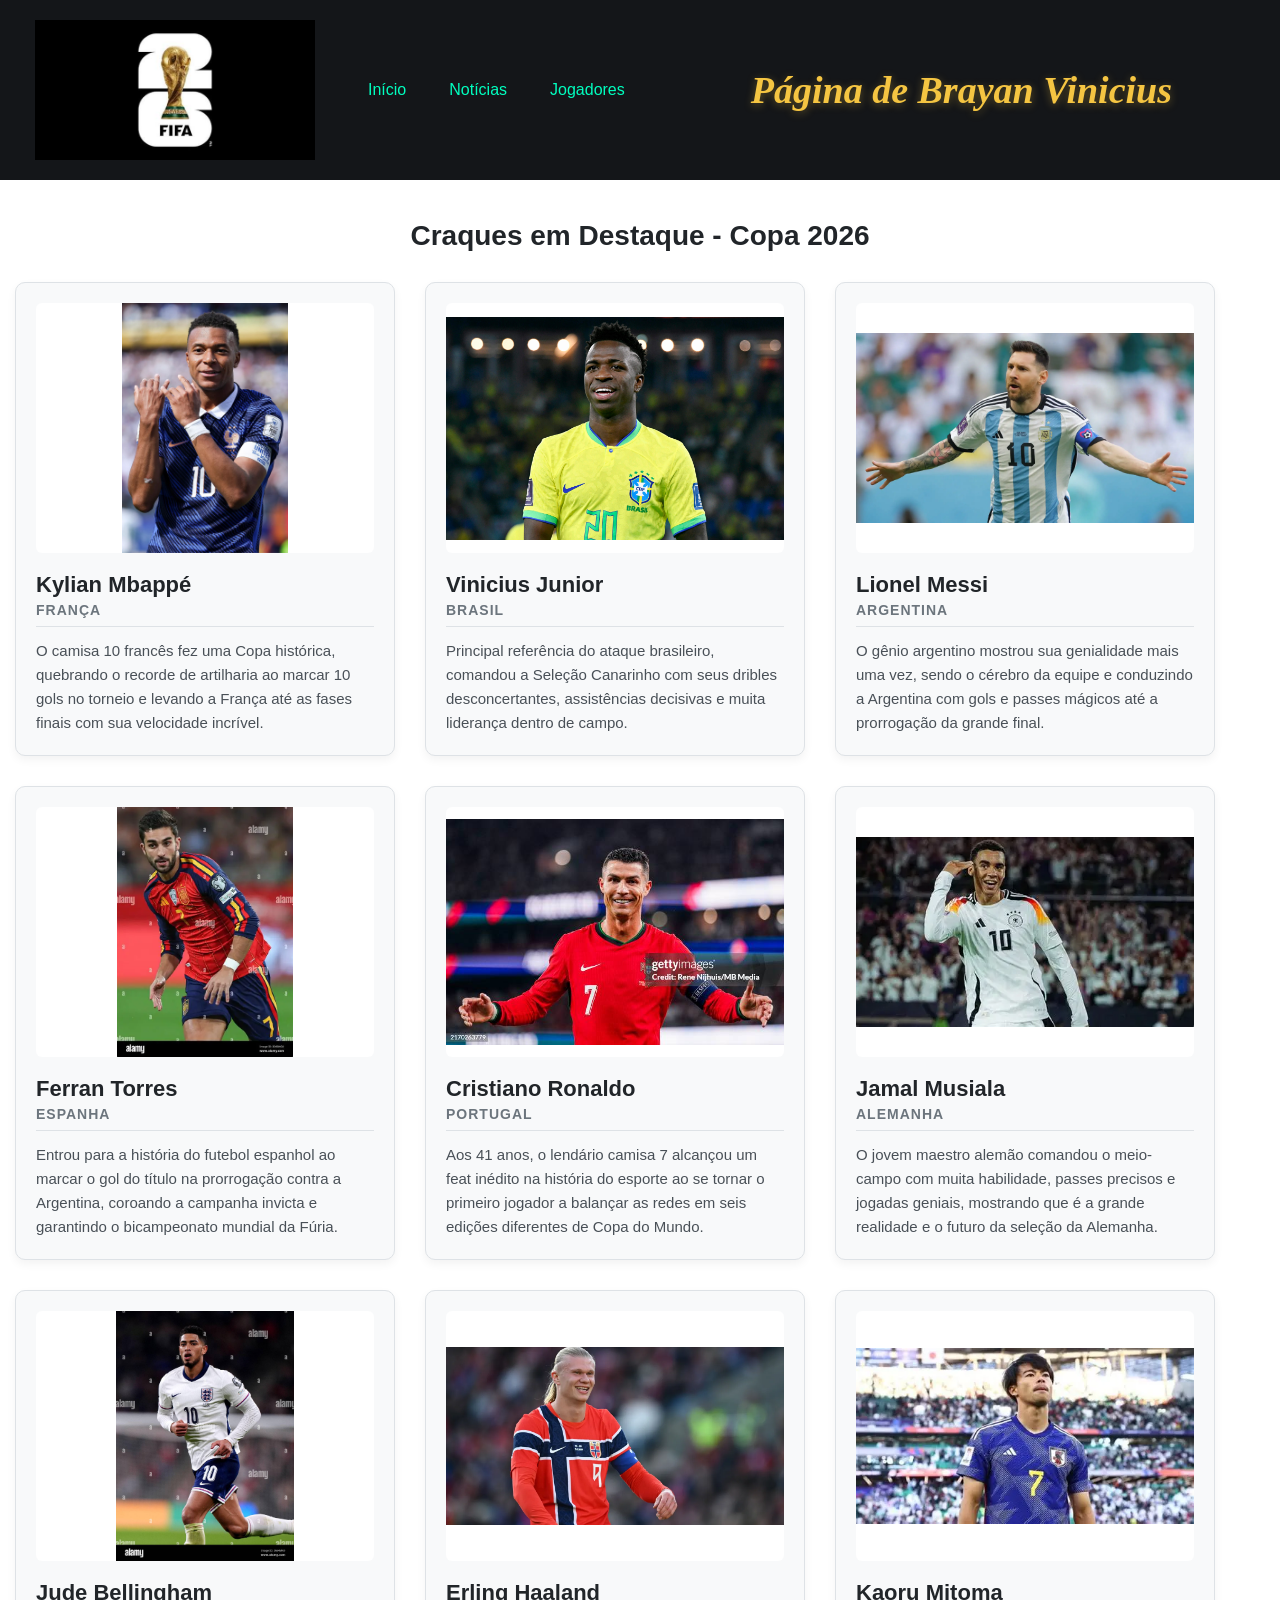
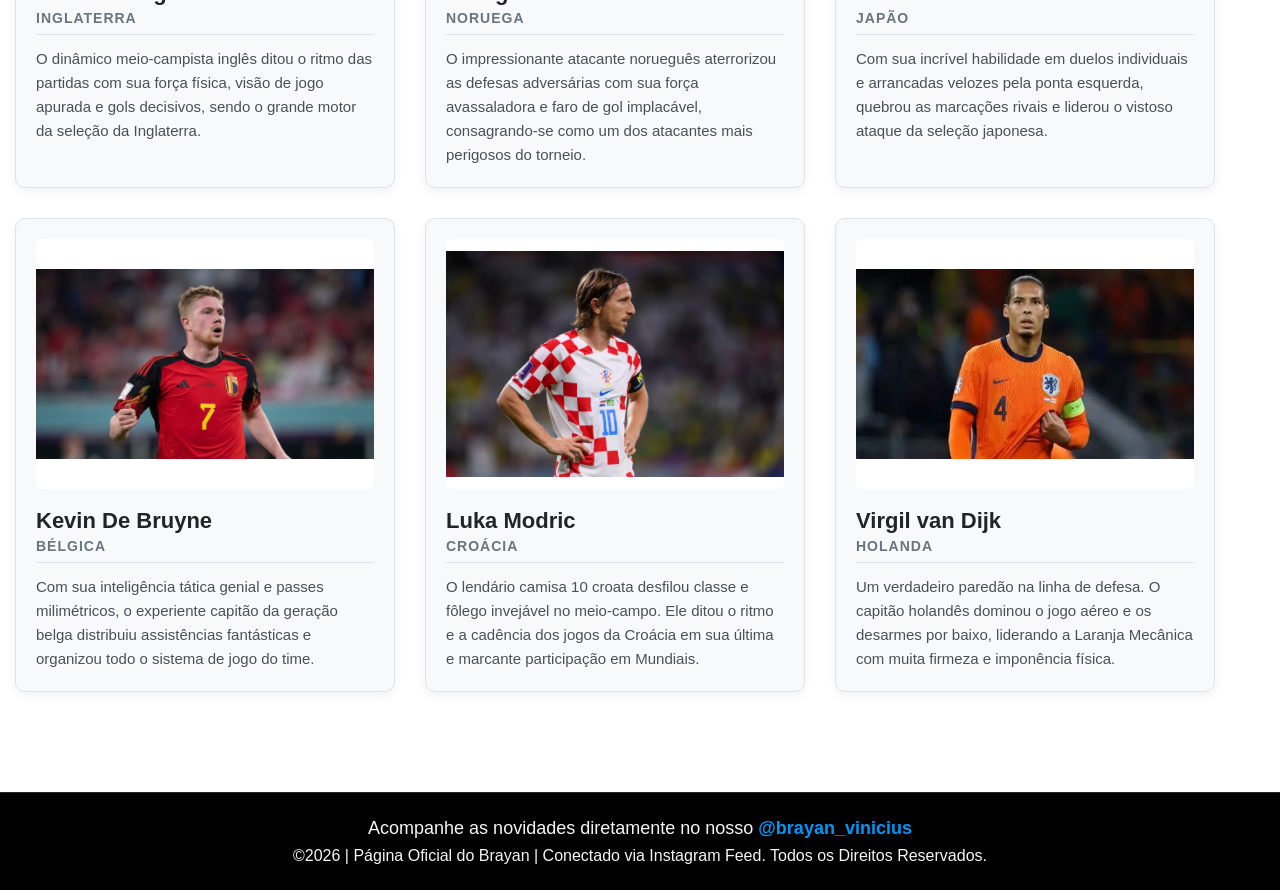
==== commit 0f27f3f7: "3" ====
--- a/jogadores.html
+++ b/jogadores.html
@@ -16,7 +16,7 @@
             <li><a href="index.html">Início</a></li>
             <li><a href="noticias.html">Notícias</a></li>
             <li><a href="jogadores.html">Jogadores</a></li>
-            <li><a href="jogo.html">Jogo</a></li>
+            
         </ul>
 
         <h2 class="titulo_site">Página de Brayan Vinicius</h2>
@@ -24,7 +24,7 @@
 
     <h1 class="jogadores-titulo-principal">Craques em Destaque - Copa 2026</h1>
 
-    <!-- ÁREA DOS JOGADORES -->
+    <!-- ÁREA DOS JOGADORES EM COLUNAS LADO A LADO -->
     <main class="jogadores-grade-container">
         
         <!-- Seleção da França -->
--- a/style.css
+++ b/style.css
@@ -454,3 +454,283 @@
 .jogadores-grade-container {
     margin-bottom: 80px; 
 }
+
+
+
+
+/*jogo*/
+
+#fs-btn {
+  display: block;
+  margin: 10px auto;
+  padding: 8px 16px;
+  font-family: 'Press Start 2P', monospace, sans-serif;
+  font-size: 10px;
+  background-color: #ffe14a;
+  color: #1a1a1a;
+  border: 3px solid #1a1a1a;
+  cursor: pointer;
+  box-shadow: 0 4px 0 #a8871a;
+}
+
+#fs-btn:hover {
+  transform: translateY(-2px);
+}
+
+#wrap {
+  position: relative;
+  width: min(96vw, calc((100vh - 120px) * 1.739));
+  max-width: 800px;
+  margin: 0 auto;
+  font-family: 'Press Start 2P', monospace, sans-serif;
+}
+
+#hud {
+  display: flex;
+  justify-content: space-between;
+  align-items: center;
+  background: #fffdf4;
+  border: 4px solid #17261a;
+  padding: 8px 12px;
+  margin-bottom: 8px;
+  font-size: 10px;
+  color: #17261a;
+}
+
+#sc {
+  font-size: 14px;
+  color: #2f6fe0;
+}
+
+canvas#c {
+  display: block;
+  width: 100%;
+  image-rendering: pixelated;
+  border: 4px solid #17261a;
+  outline: none;
+  cursor: crosshair;
+  background: #2b5f31;
+}
+
+/*MENU INICIAL E AVISOS*/
+
+#menu, #gl {
+  position: absolute;
+  left: 0;
+  right: 0;
+  bottom: 0;
+  top: 52px;
+  display: flex;
+  flex-direction: column;
+  align-items: center;
+  justify-content: center;
+  gap: 14px;
+  text-align: center;
+}
+
+#menu {
+  background: rgba(8, 14, 8, 0.92);
+  color: #e6f0dc;
+  padding: 15px;
+}
+
+#menu[hidden], #gl[hidden] {
+  display: none !important;
+}
+
+#menu h1 {
+  font-size: clamp(14px, 3.4vw, 24px);
+  margin: 0;
+  color: #ffe14a;
+  text-shadow: 3px 3px 0 #b8322a;
+}
+
+#menu p {
+  margin: 0;
+  line-height: 1.7;
+  font-size: clamp(7px, 1.5vw, 10px);
+}
+
+/*DIFICULDADE*/
+
+.row {
+  display: flex;
+  gap: 10px;
+  flex-wrap: wrap;
+  justify-content: center;
+}
+
+.row button {
+  font-family: inherit;
+  font-size: clamp(9px, 1.8vw, 12px);
+  padding: 12px 16px;
+  background: #ffe14a;
+  color: #1a1a1a;
+  border: 0;
+  cursor: pointer;
+  box-shadow: 0 5px 0 #a8871a, 0 0 0 3px #1a1a1a;
+  transition: transform .08s;
+}
+
+.row button:hover {
+  transform: translateY(-2px);
+}
+
+.row button[data-l="medio"] {
+  background: #ff9f43;
+  box-shadow: 0 5px 0 #a8601a, 0 0 0 3px #1a1a1a;
+}
+
+.row button[data-l="dificil"] {
+  background: #ff5d5d;
+  box-shadow: 0 5px 0 #a82a2a, 0 0 0 3px #1a1a1a;
+}
+
+#gl {
+  pointer-events: none;
+  font-size: clamp(20px, 6vw, 48px);
+  color: #ffe14a;
+  text-shadow: 4px 4px 0 #b8322a;
+}
+
+/* ==========================================
+   ESTILIZAÇÃO DO JOGO (PIXEL SOCCER)
+   ========================================== */
+
+#fs-btn {
+    display: inline-block;
+    margin: 0 auto 25px auto;
+    padding: 12px 24px;
+    background-color: #f5c542;
+    color: #141619;
+    border: none;
+    border-radius: 6px;
+    font-weight: bold;
+    font-size: 14px;
+    cursor: pointer;
+    font-family: "Poppins", sans-serif;
+    transition: background 0.2s, transform 0.1s;
+    box-shadow: 0px 4px 10px rgba(0, 0, 0, 0.15);
+}
+
+#fs-btn:hover {
+    background-color: #d4a728;
+    transform: translateY(-1px);
+}
+
+#wrap {
+    position: relative;
+    width: 320px;
+    height: 184px;
+    margin: 0 auto 140px auto; /* Afasta 140px do rodapé assim como a grade */
+    border: 4px solid #141619;
+    border-radius: 12px;
+    background-color: #22252a;
+    overflow: hidden;
+    box-shadow: 0px 8px 24px rgba(0, 0, 0, 0.3);
+}
+
+/* Interface Superior */
+#hud {
+    position: absolute;
+    top: 0;
+    left: 0;
+    width: 100%;
+    display: flex;
+    justify-content: space-between;
+    padding: 6px 12px;
+    background: rgba(20, 22, 25, 0.9);
+    font-family: monospace;
+    font-size: 11px;
+    color: #ffffff;
+    z-index: 5;
+    border-bottom: 1px solid #34383f;
+    box-sizing: border-box;
+}
+
+#sc {
+    color: #f5c542;
+    font-weight: bold;
+}
+
+/* Canvas do Campo */
+#c {
+    display: block;
+    width: 100%;
+    height: 100%;
+    outline: none;
+    background-color: #2e7d32; /* Cor verde de gramado caso falte render do JS */
+}
+
+/* Banner de Gol */
+#gl {
+    position: absolute;
+    top: 50%;
+    left: 50%;
+    transform: translate(-50%, -50%);
+    background: rgba(255, 0, 0, 0.95);
+    color: #ffffff;
+    padding: 8px 20px;
+    font-size: 20px;
+    font-weight: bold;
+    border-radius: 6px;
+    z-index: 10;
+    font-family: Arial, sans-serif;
+    box-shadow: 0 4px 10px rgba(0,0,0,0.5);
+}
+
+/* Pop-up do Menu Interno */
+#menu {
+    position: absolute;
+    top: 0;
+    left: 0;
+    width: 100%;
+    height: 100%;
+    background: rgba(20, 22, 25, 0.95);
+    display: flex;
+    flex-direction: column;
+    align-items: center;
+    justify-content: center;
+    padding: 10px;
+    z-index: 8;
+    text-align: center;
+    font-family: Arial, sans-serif;
+    box-sizing: border-box;
+}
+
+#mt {
+    font-size: 16px;
+    color: #f5c542;
+    margin-bottom: 4px;
+    font-weight: bold;
+}
+
+#mm {
+    font-size: 10px;
+    color: #a0a5b0;
+    margin-bottom: 10px;
+}
+
+#menu .row {
+    display: flex;
+    gap: 8px;
+    margin-bottom: 10px;
+}
+
+#menu button {
+    padding: 5px 10px;
+    font-size: 10px;
+    background-color: #2b2e33;
+    color: #fff;
+    border: 1px solid #454a52;
+    border-radius: 4px;
+    cursor: pointer;
+    font-weight: bold;
+    transition: all 0.2s;
+}
+
+#menu button:hover {
+    background-color: rgb(0, 255, 191);
+    color: #141619;
+    border-color: rgb(0, 255, 191);
+}
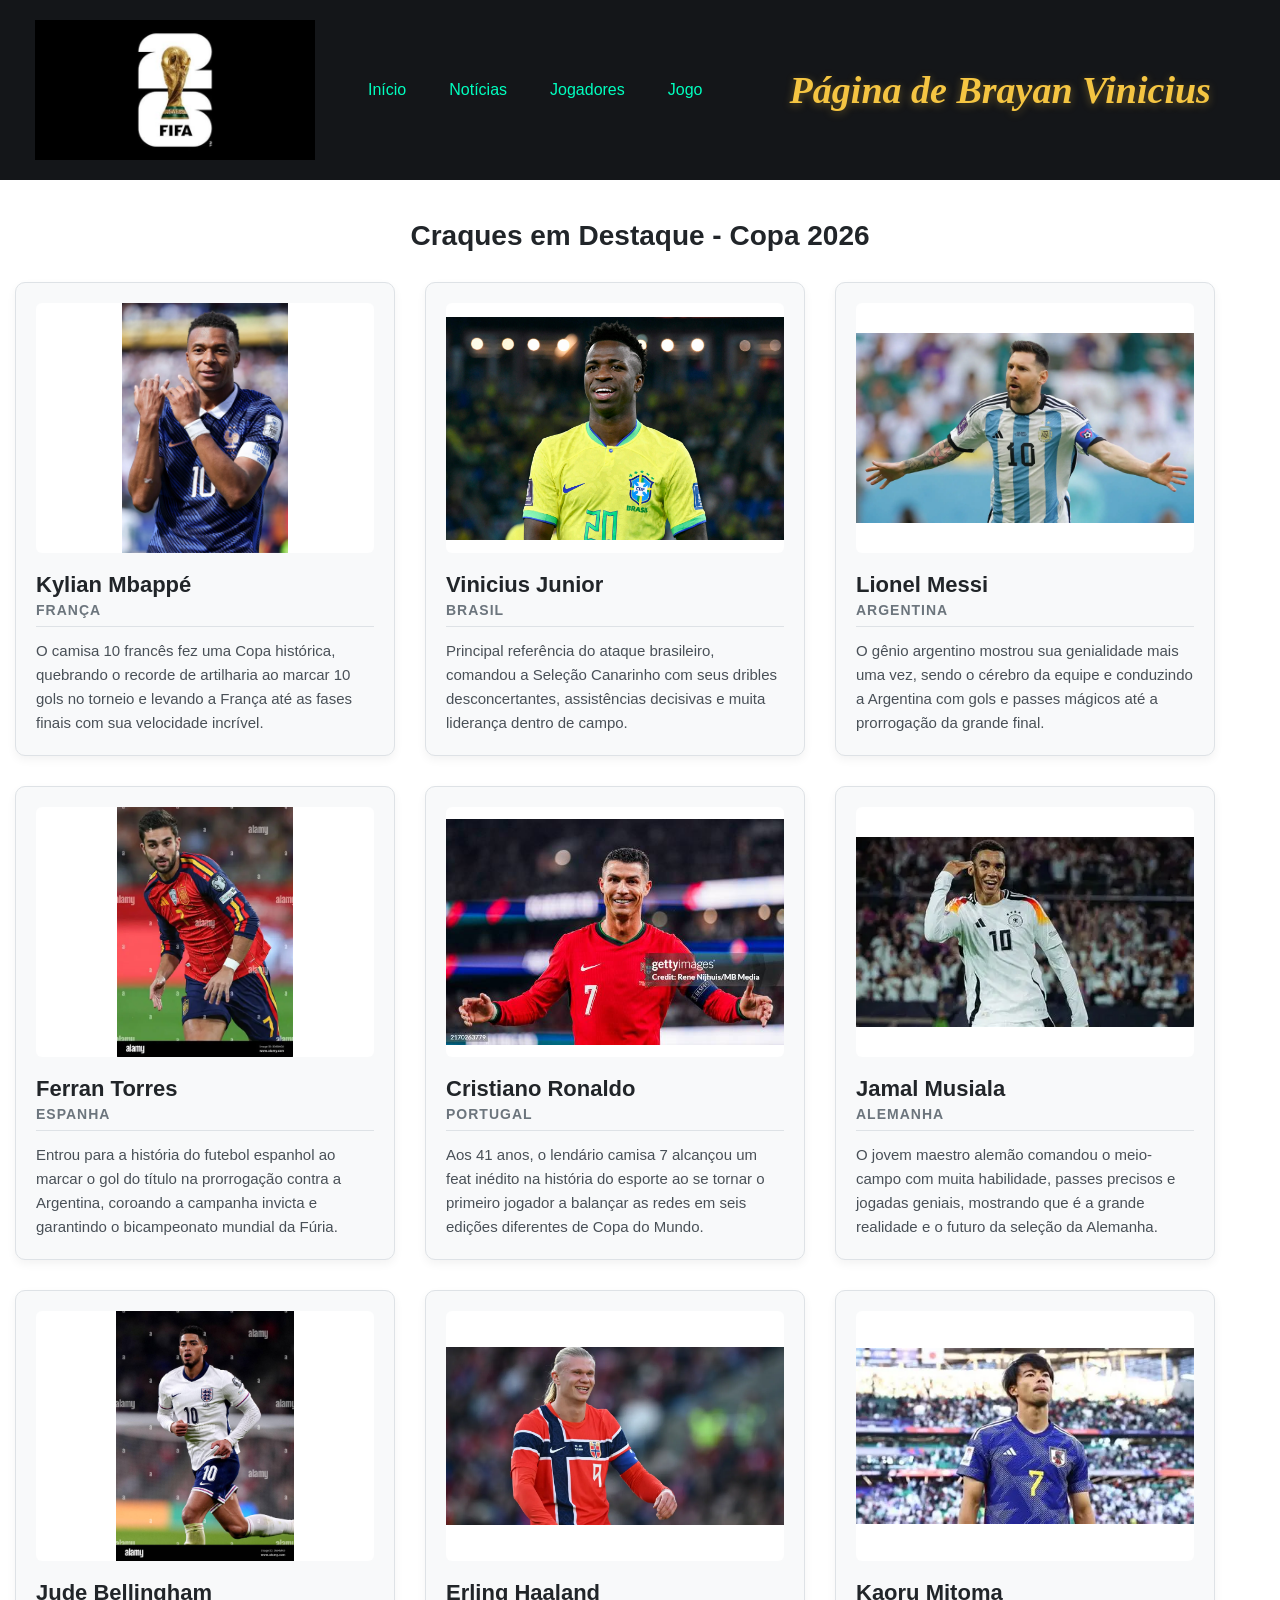
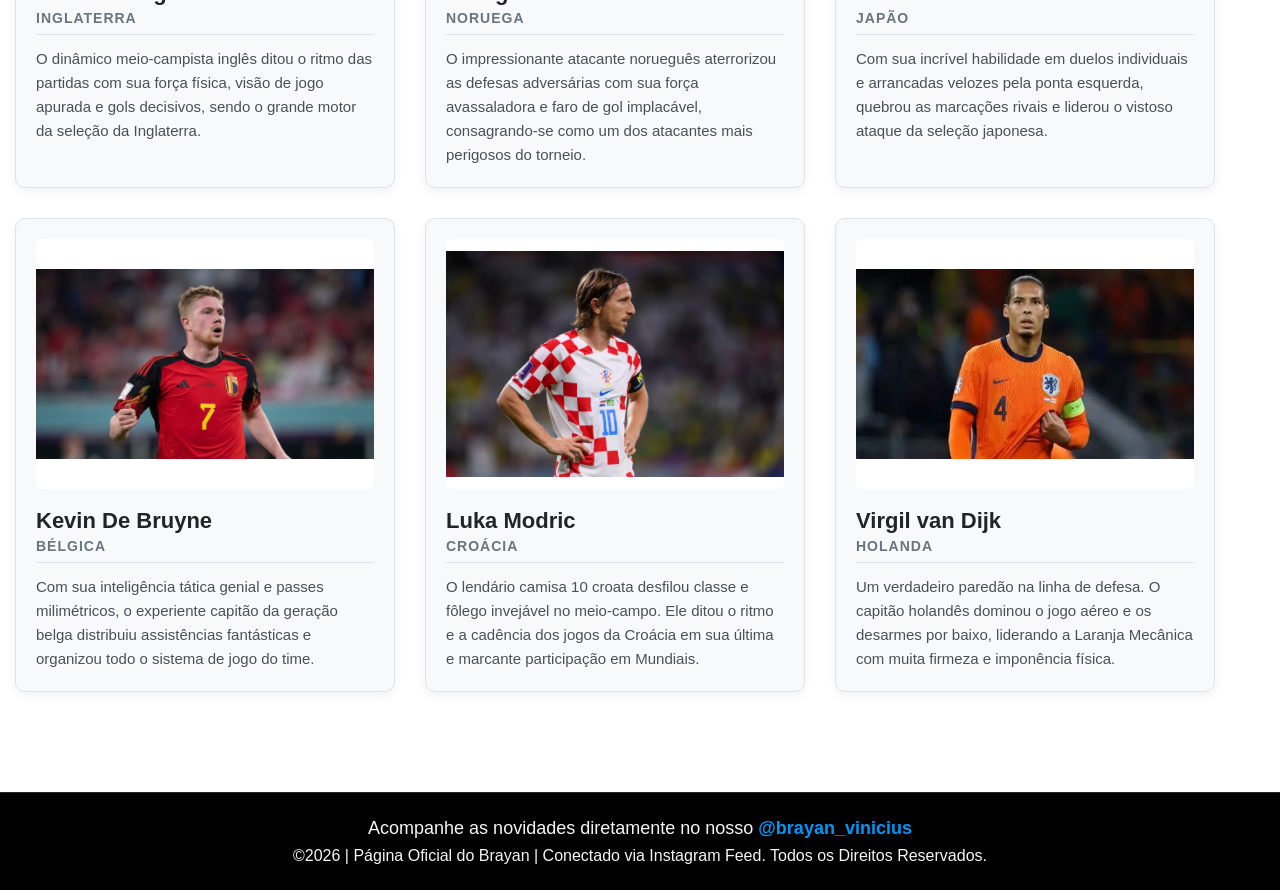
==== commit ae6ad81b: "10" ====
--- a/jogadores.html
+++ b/jogadores.html
@@ -16,7 +16,7 @@
             <li><a href="index.html">Início</a></li>
             <li><a href="noticias.html">Notícias</a></li>
             <li><a href="jogadores.html">Jogadores</a></li>
-            
+            <li><a href="jogo.html">Jogo</a></li>
         </ul>
 
         <h2 class="titulo_site">Página de Brayan Vinicius</h2>
--- a/style.css
+++ b/style.css
@@ -593,144 +593,3 @@
   text-shadow: 4px 4px 0 #b8322a;
 }
 
-/* ==========================================
-   ESTILIZAÇÃO DO JOGO (PIXEL SOCCER)
-   ========================================== */
-
-#fs-btn {
-    display: inline-block;
-    margin: 0 auto 25px auto;
-    padding: 12px 24px;
-    background-color: #f5c542;
-    color: #141619;
-    border: none;
-    border-radius: 6px;
-    font-weight: bold;
-    font-size: 14px;
-    cursor: pointer;
-    font-family: "Poppins", sans-serif;
-    transition: background 0.2s, transform 0.1s;
-    box-shadow: 0px 4px 10px rgba(0, 0, 0, 0.15);
-}
-
-#fs-btn:hover {
-    background-color: #d4a728;
-    transform: translateY(-1px);
-}
-
-#wrap {
-    position: relative;
-    width: 320px;
-    height: 184px;
-    margin: 0 auto 140px auto; /* Afasta 140px do rodapé assim como a grade */
-    border: 4px solid #141619;
-    border-radius: 12px;
-    background-color: #22252a;
-    overflow: hidden;
-    box-shadow: 0px 8px 24px rgba(0, 0, 0, 0.3);
-}
-
-/* Interface Superior */
-#hud {
-    position: absolute;
-    top: 0;
-    left: 0;
-    width: 100%;
-    display: flex;
-    justify-content: space-between;
-    padding: 6px 12px;
-    background: rgba(20, 22, 25, 0.9);
-    font-family: monospace;
-    font-size: 11px;
-    color: #ffffff;
-    z-index: 5;
-    border-bottom: 1px solid #34383f;
-    box-sizing: border-box;
-}
-
-#sc {
-    color: #f5c542;
-    font-weight: bold;
-}
-
-/* Canvas do Campo */
-#c {
-    display: block;
-    width: 100%;
-    height: 100%;
-    outline: none;
-    background-color: #2e7d32; /* Cor verde de gramado caso falte render do JS */
-}
-
-/* Banner de Gol */
-#gl {
-    position: absolute;
-    top: 50%;
-    left: 50%;
-    transform: translate(-50%, -50%);
-    background: rgba(255, 0, 0, 0.95);
-    color: #ffffff;
-    padding: 8px 20px;
-    font-size: 20px;
-    font-weight: bold;
-    border-radius: 6px;
-    z-index: 10;
-    font-family: Arial, sans-serif;
-    box-shadow: 0 4px 10px rgba(0,0,0,0.5);
-}
-
-/* Pop-up do Menu Interno */
-#menu {
-    position: absolute;
-    top: 0;
-    left: 0;
-    width: 100%;
-    height: 100%;
-    background: rgba(20, 22, 25, 0.95);
-    display: flex;
-    flex-direction: column;
-    align-items: center;
-    justify-content: center;
-    padding: 10px;
-    z-index: 8;
-    text-align: center;
-    font-family: Arial, sans-serif;
-    box-sizing: border-box;
-}
-
-#mt {
-    font-size: 16px;
-    color: #f5c542;
-    margin-bottom: 4px;
-    font-weight: bold;
-}
-
-#mm {
-    font-size: 10px;
-    color: #a0a5b0;
-    margin-bottom: 10px;
-}
-
-#menu .row {
-    display: flex;
-    gap: 8px;
-    margin-bottom: 10px;
-}
-
-#menu button {
-    padding: 5px 10px;
-    font-size: 10px;
-    background-color: #2b2e33;
-    color: #fff;
-    border: 1px solid #454a52;
-    border-radius: 4px;
-    cursor: pointer;
-    font-weight: bold;
-    transition: all 0.2s;
-}
-
-#menu button:hover {
-    background-color: rgb(0, 255, 191);
-    color: #141619;
-    border-color: rgb(0, 255, 191);
-}
